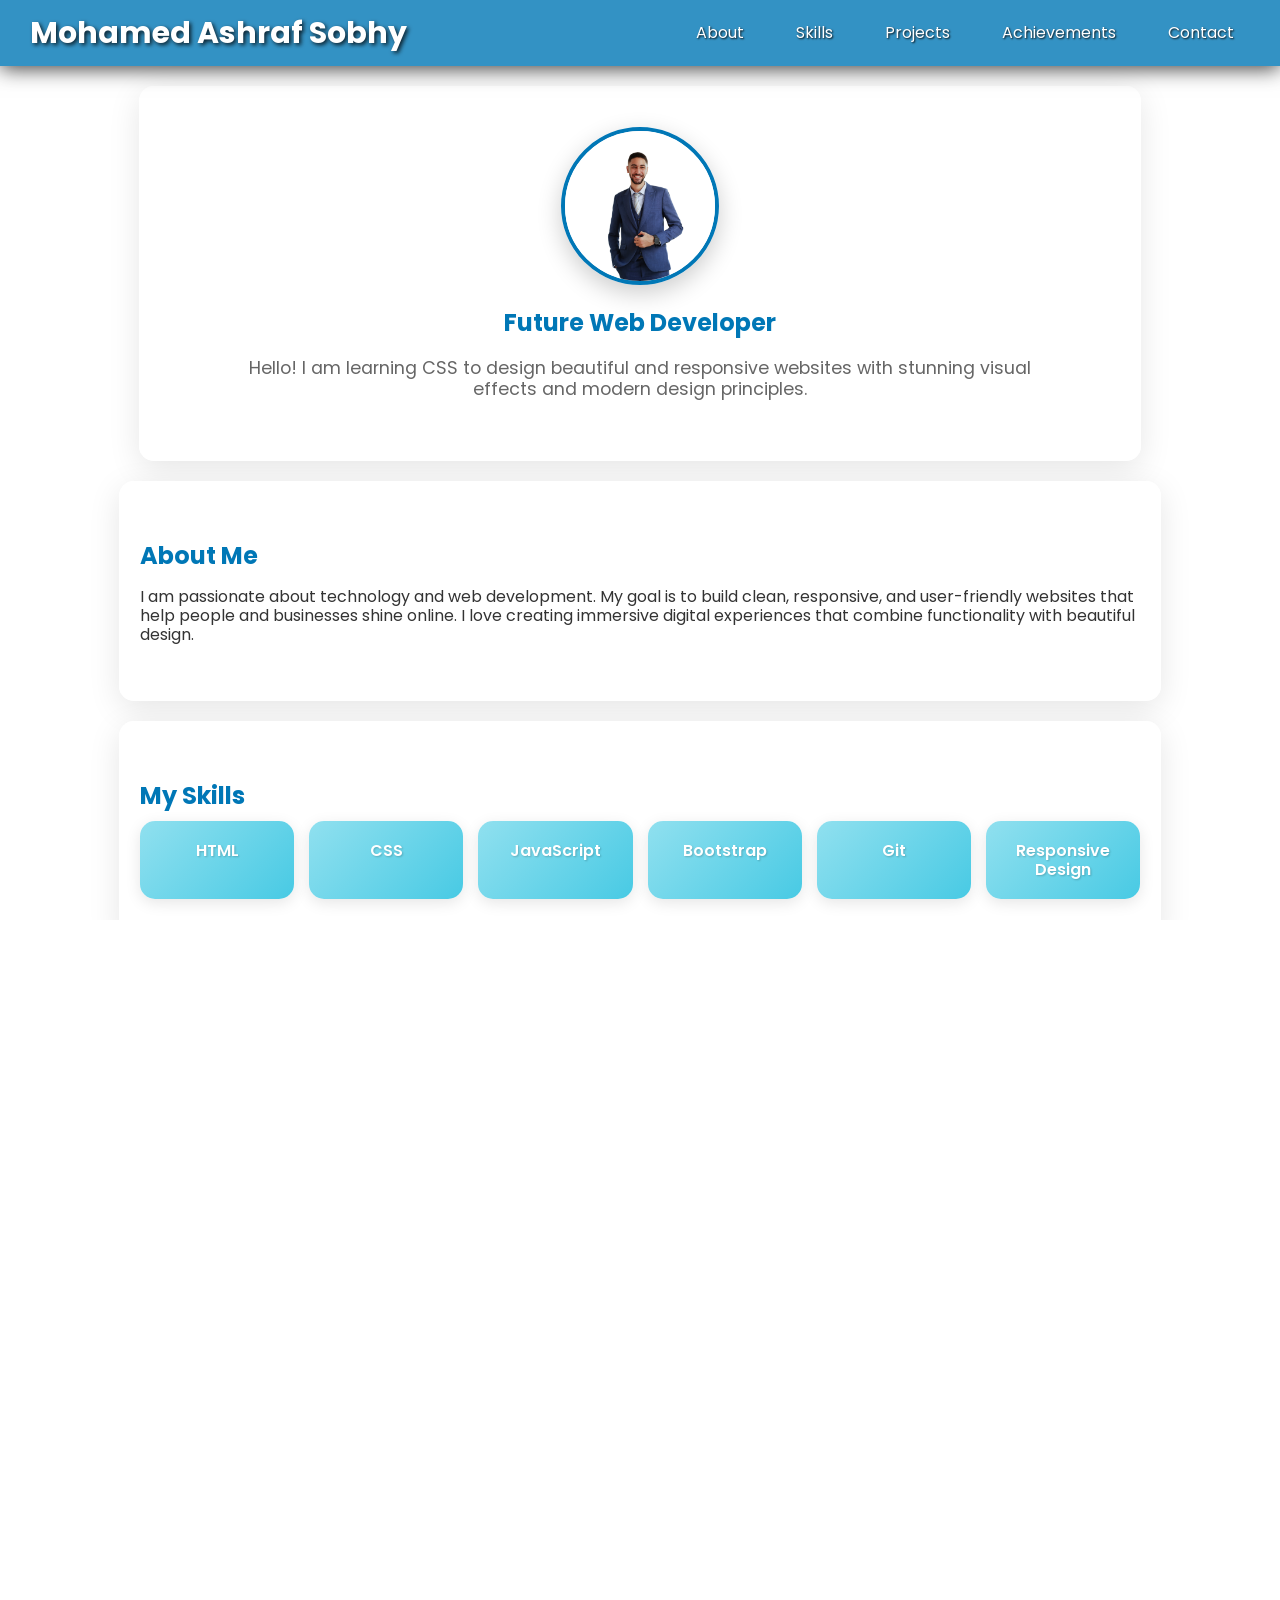
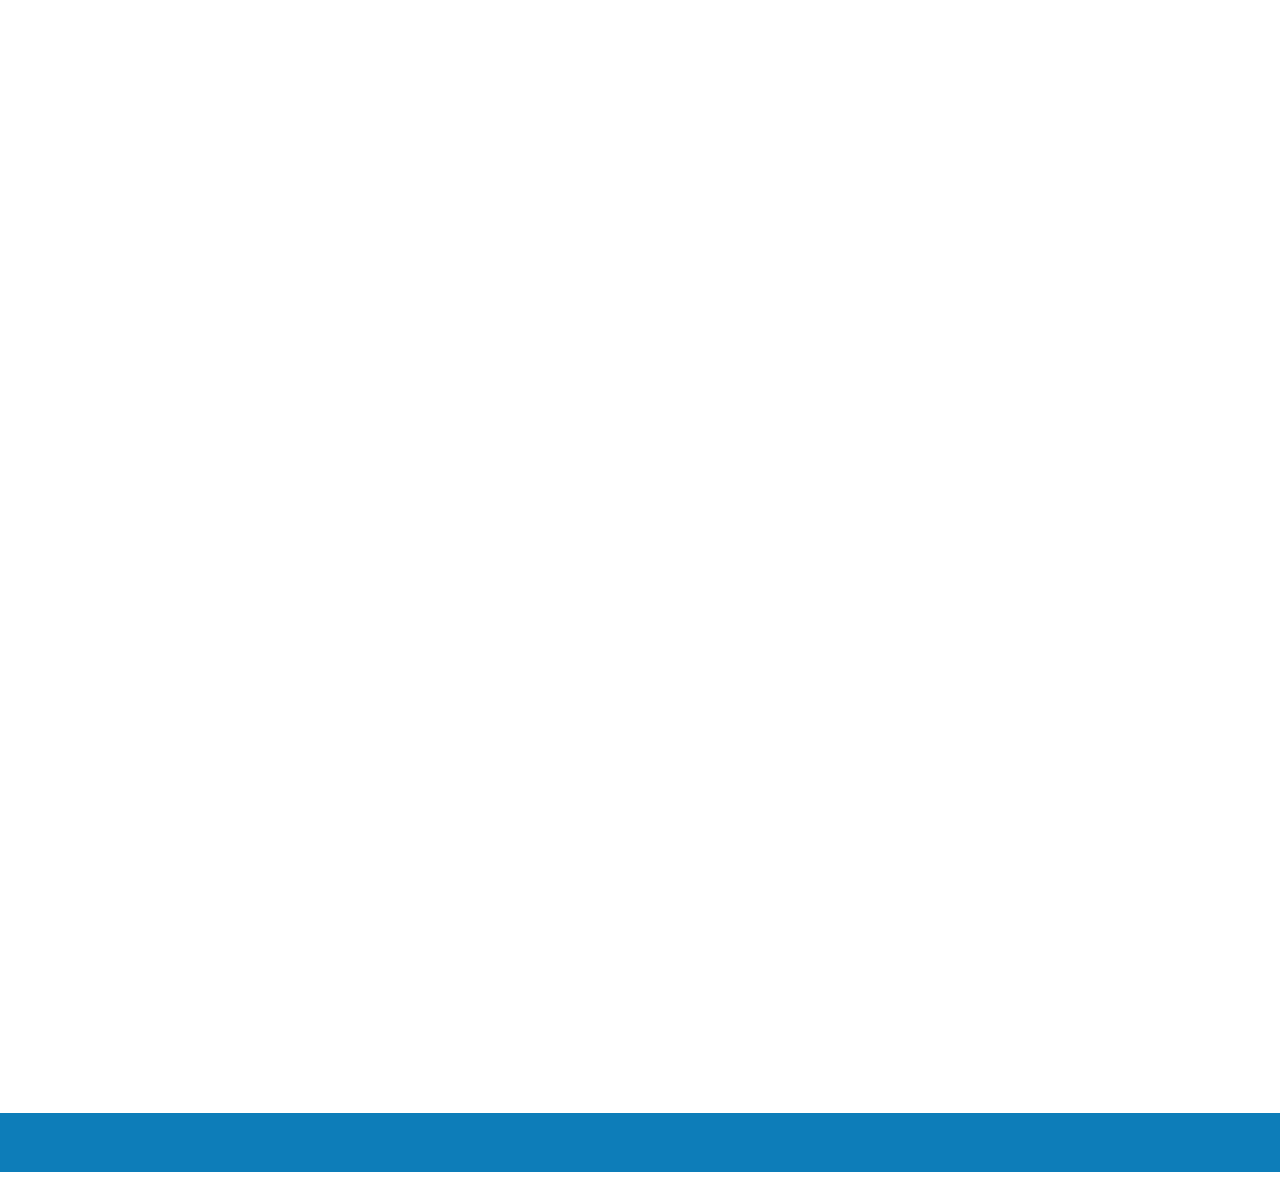
==== index.html @ 027b4f60 "update name html" ====
<!DOCTYPE html>
<html lang="en">

<head>
  <meta charset="UTF-8">
  <title>My Portfolio</title>
  <link href="https://fonts.googleapis.com/css2?family=Poppins:wght@400;600&display=swap" rel="stylesheet">
  <link rel="stylesheet" href="profile.css">
</head>

<body>

  <!-- Header -->
  <header>
    <h1>Mohamed Ashraf Sobhy</h1>
    <nav>
      <ul>
        <li><a href="#about">About</a></li>
        <li><a href="#skills">Skills</a></li>
        <li><a href="#projects">Projects</a></li>
        <li><a href="#achievements">Achievements</a></li>
        <li><a href="#contact">Contact</a></li>
      </ul>
    </nav>
  </header>

  <!-- Profile -->
  <div class="profile">
    <img src="50.jpg" alt="Profile Picture">
    <h2>Future Web Developer</h2>
    <p>Hello! I am learning CSS to design beautiful and responsive websites with stunning visual effects and modern
      design principles.</p>
  </div>

  <!-- About -->
  <section id="about">
    <h2>About Me</h2>
    <p>I am passionate about technology and web development. My goal is to build clean, responsive, and user-friendly
      websites that help people and businesses shine online. I love creating immersive digital experiences that combine
      functionality with beautiful design.</p>
  </section>

  <!-- Skills -->
  <section id="skills">
    <h2>My Skills</h2>
    <div class="skills">
      <div class="skill">HTML</div>
      <div class="skill">CSS</div>
      <div class="skill">JavaScript</div>
      <div class="skill">Bootstrap</div>
      <div class="skill">Git</div>
      <div class="skill">Responsive Design</div>
    </div>
  </section>

  <!-- Projects -->
  <section id="projects">
    <h2>My Projects</h2>
    <div class="projects">
      <div class="project">
        <h3>Portfolio Website</h3>
        <p>A stunning and responsive personal portfolio website built using modern HTML and CSS techniques with
          glassmorphism effects.</p>
        <button>View More</button>
      </div>
      <div class="project">
        <h3>Landing Page</h3>
        <p>A clean and modern landing page design showcasing a product or service with beautiful animations and user
          interactions.</p>
        <button>View More</button>
      </div>
      <div class="project">
        <h3>Interactive Dashboard</h3>
        <p>A responsive dashboard interface with data visualization and smooth transitions for enhanced user experience.
        </p>
        <button>View More</button>
      </div>
    </div>
  </section>

  <!-- Achievements -->
  <section id="achievements">
    <h2>My Achievements</h2>
    <div class="timeline">
      <div class="achievement left">
        <div class="content">
          <h3>2023</h3>
          <p>Completed my first HTML & CSS project.</p>
        </div>
      </div>
      <div class="achievement right">
        <div class="content">
          <h3>2024</h3>
          <p>Designed a fully responsive personal website.</p>
        </div>
      </div>
      <div class="achievement left">
        <div class="content">
          <h3>2025</h3>
          <p>Started learning JavaScript to add interactivity.</p>
        </div>
      </div>
    </div>
  </section>

  <!-- Contact -->
  <section id="contact">
    <h2>Contact Me</h2>
    <p>Let's connect and bring your ideas to life! I'd love to hear about your next project.</p>
    <form>
      <input type="text" placeholder="Your Name" required>
      <input type="email" placeholder="Your Email" required>
      <textarea rows="5" placeholder="Your Message" required></textarea>
      <button type="submit">Send Message</button>
    </form>
  </section>

  <!-- Footer -->
  <footer>
    © 2025 Mohamed Ashraf - example@mail.com | Crafting Digital Experiences
  </footer>

</body>

</html>
---- profile.css ----
/* General Styles */
    body {
      font-family: 'Poppins', sans-serif;
      margin: 0;
      padding: 0;
      color: #333;
      line-height: 1.2;
      background-image: linear-gradient(rgba(0, 119, 182, 0.8)), 
                        url('https://images.unsplash.com/photo-1451187580459-43490279c0fa?ixlib=rb-4.0.3&auto=format&fit=crop&w=2072&q=80');
      background-size: cover;
      background-position: center;
      background-attachment: fixed;
      background-repeat: no-repeat;
      min-height: 100vh;
    }

    section, .profile {
      backdrop-filter: blur(10px);
      background: rgba(255, 255, 255, 0.95);
      border-radius: 15px;
      margin: 20px auto;
      box-shadow: 0 8px 32px rgba(0, 0, 0, 0.1);
      border: 1px solid rgba(255, 255, 255, 0.2);
    }

    h2 {
      color: #0077b6;
      margin-bottom: 10px;
    }

    a {
      text-decoration: none;
      color: inherit;
    }

    /* Header */
    header {
      background: rgba(0, 119, 182, 0.8);
      backdrop-filter: blur(8px);
      color: white;
      padding: 15px 30px;
      display: flex;
      justify-content: space-between;
      align-items: center;
      position: sticky;
      top: 0;
      z-index: 1000;
      box-shadow: 0 2px 20px rgba(0, 0, 0, 0.8);
    }

    header h1 {
      margin: 0;
      font-size: 30px;
      text-shadow: 2px 2px 4px rgba(0, 0, 0, 0.8);
    }

    nav ul {
      list-style: none;
      display: flex;
      gap: 20px;
      margin: 0;
      padding: 0;
    }

    nav ul li a{
      color: white;
      transition: all 1s;
      padding: 8px 16px;
      border-radius: 20px;
      text-shadow: 1px 1px 2px rgba(0, 0, 0, 0.9);
    }

    nav ul li a:hover {
      background: rgb(88, 1, 1);
      transform: translateX(10px); 
    }

    /* Profile Section */
    .profile {
      text-align: center;
      padding: 40px 100px;
      max-width: 800px;
    }

    .profile img {
      width: 150px;
      height: 150px;
      border-radius: 50%;
      border: 4px solid #0077b6;
      box-shadow: 0 8px 25px rgba(0, 0, 0, 0.2);
      transition: all 0.5s;
    }

    .profile img:hover {
      transform: scale(1.05);
    }

    .profile p {
      font-size: 1.1rem;
      color: #666;
      max-width: 800px;
      margin: 20px auto;
    }

    /* Sections */
    section {
      max-width: 1000px;
      margin: 20px auto;
      padding: 40px 20px;
    }

    /* Skills Grid */
    .skills {
      display: grid;
      grid-template-columns: repeat(auto-fit, minmax(120px, 1fr));
      gap: 15px;
    }

    .skill {
      background: linear-gradient(135deg, #90e0ef, #48cae4);
      text-align: center;
      padding: 20px;
      border-radius: 15px;
      transition: all 0.3s;
      font-weight: 600;
      color: white;
      text-shadow: 1px 1px 2px rgba(0, 0, 0, 0.2);
      box-shadow: 0 4px 15px rgba(0, 0, 0, 0.1);
    }

    .skill:hover {
      background: linear-gradient(135deg, #0077b6, #023e8a);
      transform: translateY(-5px) scale(1.02);
      box-shadow: 0 8px 25px rgba(0, 0, 0, 0.2);
    }

    /* Projects */
    .projects {
      display: grid;
      grid-template-columns: repeat(auto-fit, minmax(280px, 1fr));
      gap: 25px;
    }

    /* .project:nth-child(1){
      background-color: yellow;
    } */

    .project {
      background: rgba(255, 255, 255, 0.9);
      padding: 25px;
      border-radius: 15px;
      box-shadow: 0 8px 25px rgba(0, 0, 0, 0.1);
      transition: all 0.3s;
      border: 1px solid rgba(255, 255, 255, 0.3);
    }


    .project:hover {
      transform: translateY(-10px);
      box-shadow: 0 15px 40px rgba(0, 119, 182, 0.5);
    }

    .project h3 {
      color: #0077b6;
      margin-bottom: 15px;
    }

    .project button {
      margin-top: 15px;
      padding: 12px 20px;
      border: none;
      background: linear-gradient(135deg, #0077b6, #00b4d8);
      color: white;
      border-radius: 25px;
      cursor: pointer;
      transition: all 0.3s;
      font-weight: 600;
      box-shadow: 0 4px 15px rgba(0, 0, 0, 0.2);
    }

    .project button:hover {
      background: linear-gradient(135deg, #023e8a, #0077b6);
      transform: translateY(-2px);
      box-shadow: 0 6px 20px rgba(0, 0, 0, 0.3);
    }

    /* Timeline Section */
    #achievements {
      max-width: 1000px;
      margin: 40px auto;
      padding: 40px 20px;
      position: relative;
    }

    .timeline {
      position: relative;
      margin: 20px 0;
    }

    .timeline::before {
      content: "";
      position: absolute;
      top: 0;
      bottom: 0;
      left: 50%;
      width: 5px;
      background: linear-gradient(#0077b6, #ff0000, #0077b6);
      transform: translateX(-50%);
    }

    .achievement {
      width: 50%;
      padding: 20px;
      position: relative;
    }

    .achievemet.left {
      left: 0;
      text-align: right;
    }

    .achievement.right {
      left: 50%;
    }

    .achievement .content {
      background: white;
      padding: 20px;
      border-radius: 10px;
      position: relative;
      box-shadow: 0 8px 20px rgba(0,0,0,0.1);
      transition: transform 0.3s;
    }

    .achievement .content:hover {
      transform: scale(1.05);
    }

    .achievement::after {
      content: "";
      position: absolute;
      top: 20px;
      width: 20px;
      height: 20px;
      border-radius: 50%;
      background: #ff1e00;
      border: 3px solid rgb(4, 138, 241);
      box-shadow: 0 0 10px rgba(0,0,0,0.8);
    }

    .achievement.left::after {
      right: -10px;
    }

    .achievement.right::after {
      left: -10px;
    }

    /* Contact Form */
    form {
      display: flex;
      flex-direction: column;
      gap: 20px;
      max-width: 1000px;
    }

    form input, form textarea {
      padding: 15px;
      border: 2px solid rgba(0, 119, 182, 0.3);
      border-radius: 10px;
      font-size: 1rem;
      background: rgba(255, 255, 255, 0.9);
      transition: all 0.3s;
    }

    form input:focus, form textarea:focus {
      outline: none;
      border-color: #0077b6;
      box-shadow: 0 0 15px rgba(0, 119, 182, 0.2);
    }

    form button {
      padding: 15px;
      border: none;
      background: linear-gradient(135deg, #0077b6, #00b4d8);
      color: white;
      border-radius: 10px;
      font-size: 1.1rem;
      cursor: pointer;
      transition: all 0.3s;
      font-weight: 600;
      box-shadow: 0 4px 15px rgba(0, 0, 0, 0.2);
    }

    form button:hover {
      background: linear-gradient(135deg, #023e8a, #0077b6);
      transform: translateY(-2px);
      box-shadow: 0 6px 20px rgba(0, 0, 0, 0.3);
    }

    /* Footer */
    footer {
      background: rgba(0, 119, 182, 0.95);
      backdrop-filter: blur(10px);
      color: white;
      text-align: center;
      padding: 20px;
      margin-top: 40px;
      text-shadow: 1px 1px 2px rgba(0, 0, 0, 0.3);
    }

    /* Responsive */
    @media (max-width: 768px) {
      header {
        flex-direction: column;
        gap: 15px;
      }

      nav ul {
        flex-wrap: wrap;
        justify-content: center;
      }

      .profile h2 {
        font-size: 1.8rem;
      }

      section {
        margin: 15px;
        padding: 30px 15px;
      }

      .achievement {
        width: 100%;
        left: 0 !important;
        text-align: left;
        margin-bottom: 20px;
      }

      .timeline::before {
        left: 10px;
      }

      .achievement::after {
        left: -10px;
      }
    }
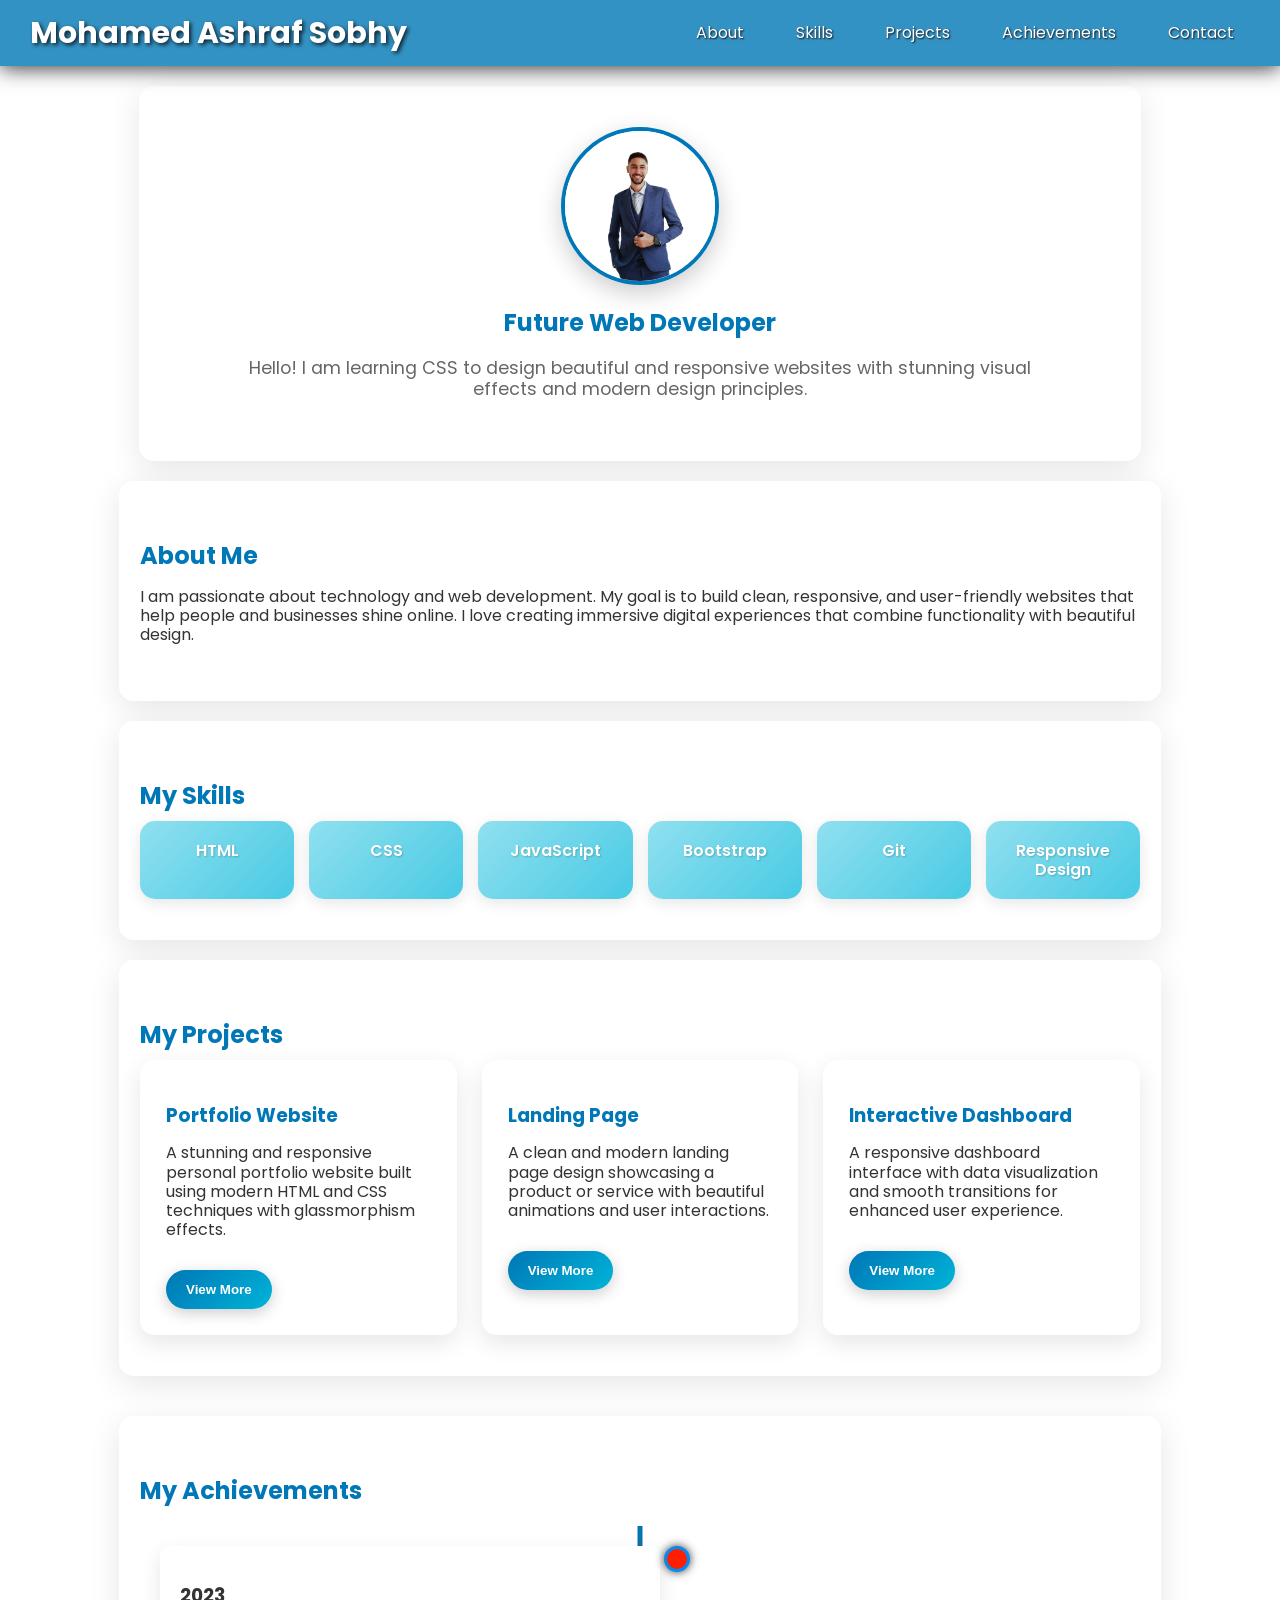
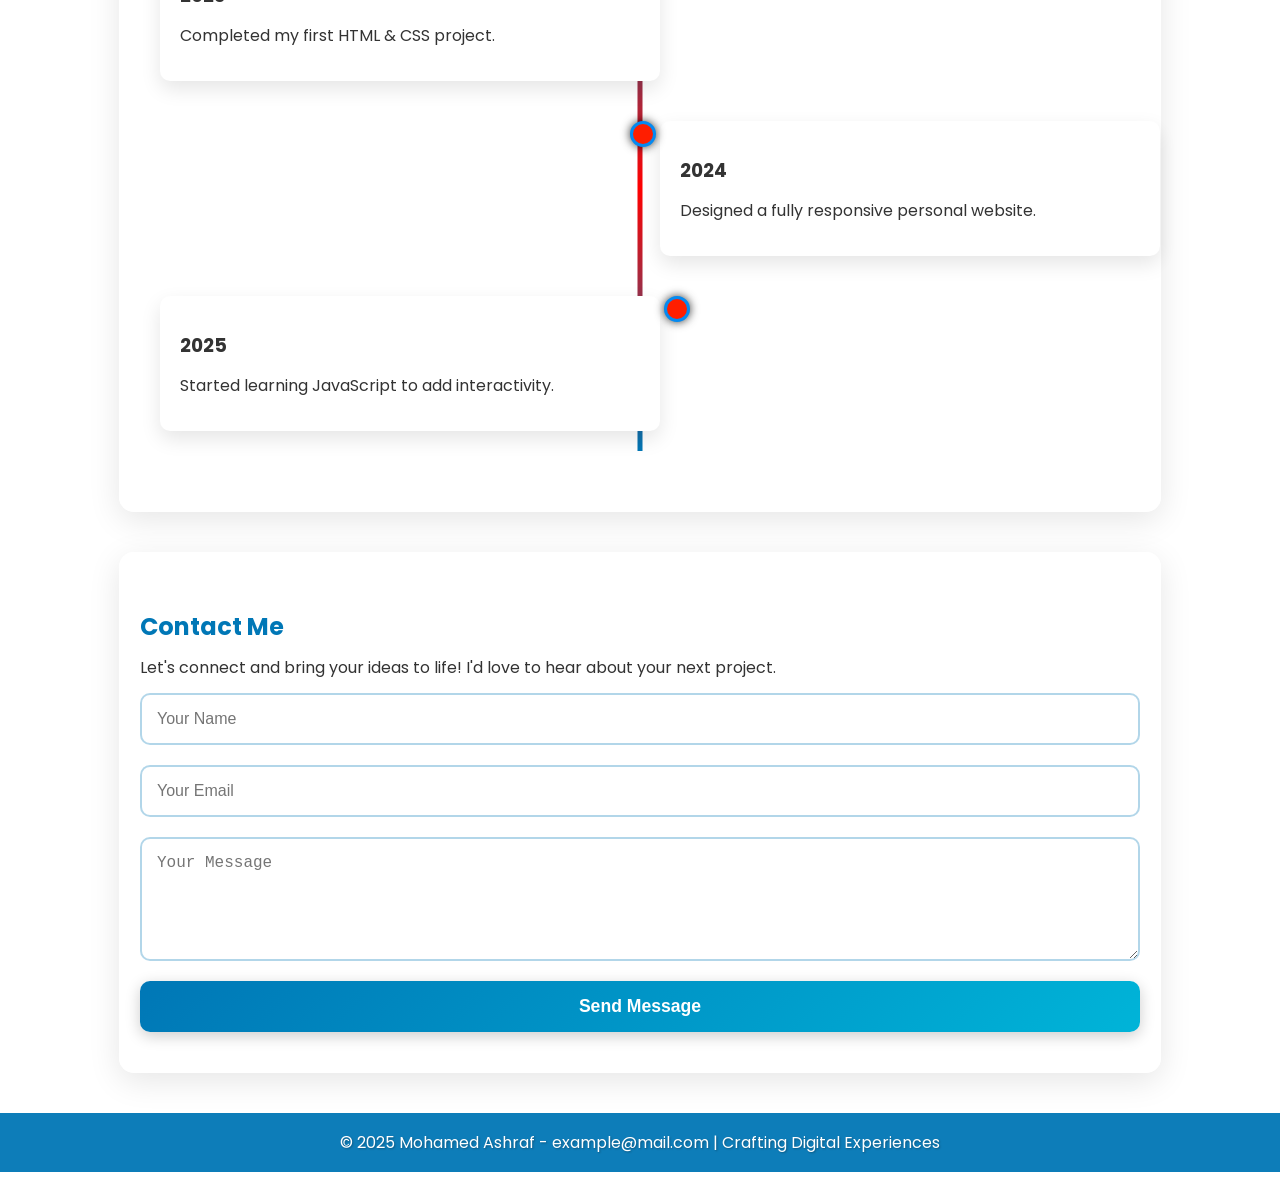
==== commit 57cbfd47: "add new javascript" ====
--- a/index.html
+++ b/index.html
@@ -6,6 +6,8 @@
   <title>My Portfolio</title>
   <link href="https://fonts.googleapis.com/css2?family=Poppins:wght@400;600&display=swap" rel="stylesheet">
   <link rel="stylesheet" href="profile.css">
+  <script src="profile.js"></script>
+
 </head>
 
 <body>
